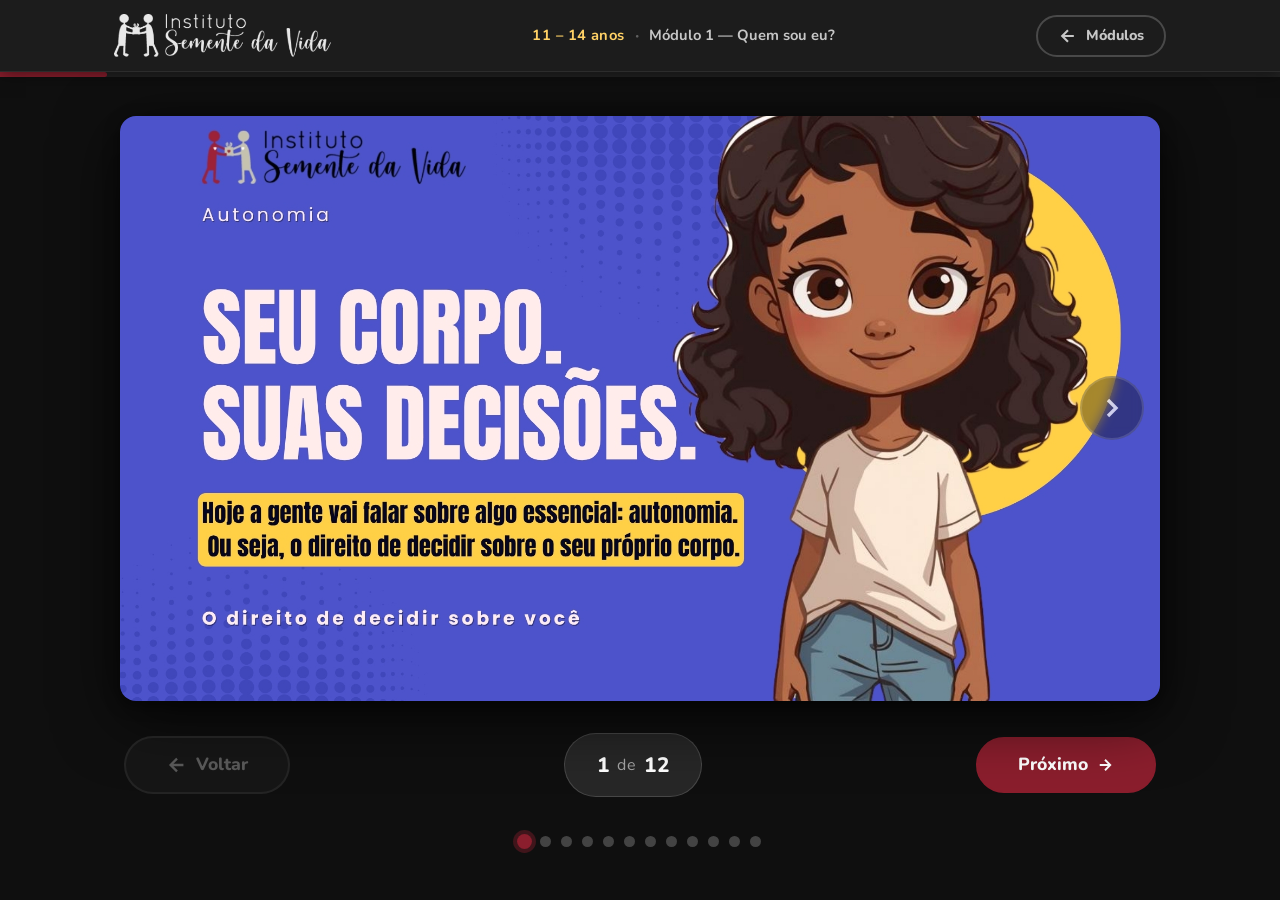
==== slides.html @ 804b2f59 "final: projeto finalizado" ====
<!DOCTYPE html>
<html lang="pt-BR">
<head>
  <meta charset="UTF-8" />
  <meta name="viewport" content="width=device-width, initial-scale=1.0" />
  <title>Slides — Semente da Vida</title>
  <link rel="stylesheet" href="css/style.css" />
  <link rel="stylesheet" href="css/slides.css" />
  <link rel="preconnect" href="https://fonts.googleapis.com" />
  <link href="https://fonts.googleapis.com/css2?family=Nunito:wght@400;600;700;800;900&display=swap" rel="stylesheet" />
</head>
<body class="page-slides">

  <!-- ===== HEADER ===== -->
  <header class="header header--slides" id="slidesHeader">
    <div class="container header__inner">

      <!-- Logo / voltar aos módulos -->
      <a href="#" class="header__logo-link" id="btnVoltar" title="Voltar aos módulos">
        <img src="image/logo.png" alt="Instituto Semente da Vida" class="header__logo" />
      </a>

      <!-- Info do módulo atual -->
      <div class="slides-header-info">
        <span class="slides-header-faixa" id="headerFaixa">—</span>
        <span class="slides-header-sep">·</span>
        <span class="slides-header-modulo" id="headerModulo">—</span>
      </div>

      <!-- Botão voltar visível no header -->
      <a href="#" class="btn btn--ghost slides-back-btn" id="btnVoltarTop">
        <svg width="20" height="20" viewBox="0 0 24 24" fill="none" stroke="currentColor" stroke-width="2.5">
          <path d="M19 12H5M12 19l-7-7 7-7"/>
        </svg>
        Módulos
      </a>

    </div>
  </header>

  <!-- ===== BARRA DE PROGRESSO ===== -->
  <div class="slides-progress-wrap" role="progressbar" aria-label="Progresso dos slides">
    <div class="slides-progress-bar" id="progressBar"></div>
  </div>

  <!-- ===== ÁREA PRINCIPAL ===== -->
  <main class="slides-main" id="slidesMain">

    <!-- Estado: carregando -->
    <div class="slides-loading" id="slidesLoading" aria-live="polite">
      <div class="slides-loading__spinner"></div>
      <p>Carregando slides…</p>
    </div>

    <!-- Estado: erro / sem slides -->
    <div class="slides-empty" id="slidesEmpty" hidden>
      <div class="slides-empty__icon">📂</div>
      <h2 class="slides-empty__title">Nenhum slide encontrado</h2>
      <p class="slides-empty__desc">
        Adicione imagens JPG na pasta do módulo:<br />
        <code id="slidesEmptyPath"></code>
      </p>
      <a href="#" class="btn btn--primary" id="slidesEmptyBack">← Voltar aos módulos</a>
    </div>

    <!-- Visualizador de slides -->
    <div class="slides-viewer" id="slidesViewer" hidden>

      <!-- Imagem do slide atual -->
      <div class="slide-image-wrap" id="slideImageWrap">
        <img
          src=""
          alt="Slide"
          class="slide-image"
          id="slideImage"
          draggable="false"
        />

        <!-- Setas laterais (desktop) -->
        <button class="slide-arrow slide-arrow--prev" id="arrowPrev" aria-label="Slide anterior">
          <svg width="32" height="32" viewBox="0 0 24 24" fill="none" stroke="currentColor" stroke-width="2.5">
            <path d="M15 18l-6-6 6-6"/>
          </svg>
        </button>
        <button class="slide-arrow slide-arrow--next" id="arrowNext" aria-label="Próximo slide">
          <svg width="32" height="32" viewBox="0 0 24 24" fill="none" stroke="currentColor" stroke-width="2.5">
            <path d="M9 18l6-6-6-6"/>
          </svg>
        </button>
      </div>

      <!-- Controles inferiores -->
      <div class="slides-controls">

        <button class="btn btn--secondary" id="btnPrev" disabled>
          <svg width="22" height="22" viewBox="0 0 24 24" fill="none" stroke="currentColor" stroke-width="2.5">
            <path d="M19 12H5M12 19l-7-7 7-7"/>
          </svg>
          Voltar
        </button>

        <div class="slides-counter" id="slidesCounter" aria-live="polite">
          <span id="slideAtual">1</span>
          <span class="slides-counter__sep">de</span>
          <span id="slideTotal">1</span>
        </div>

        <button class="btn btn--primary" id="btnNext">
          Próximo
          <svg width="22" height="22" viewBox="0 0 24 24" fill="none" stroke="currentColor" stroke-width="2.5">
            <path d="M5 12h14M12 5l7 7-7 7"/>
          </svg>
        </button>

      </div>

      <!-- Miniaturas (dots) -->
      <div class="slides-dots" id="slidesDots" aria-label="Navegação por slides"></div>

    </div>

  </main>

  <!-- ===== MODAL DE CONCLUSÃO ===== -->
  <div class="modal-overlay" id="modalConclusao" hidden role="dialog" aria-modal="true" aria-labelledby="modalTitle">
    <div class="modal">
      <div class="modal__icon">🎉</div>
      <h2 class="modal__title" id="modalTitle">Módulo concluído!</h2>
      <p class="modal__text" id="modalText">Você visualizou todos os slides deste módulo.</p>
      <div class="modal__actions">
        <a href="#" class="btn btn--primary" id="modalProximo">
          Próximo módulo
          <svg width="16" height="16" viewBox="0 0 24 24" fill="none" stroke="currentColor" stroke-width="2.5">
            <path d="M5 12h14M12 5l7 7-7 7"/>
          </svg>
        </a>
        <a href="#" class="btn btn--ghost" id="modalVoltar">Ver todos os módulos</a>
      </div>
    </div>
  </div>

  <script src="js/slides.js"></script>
</body>
</html>
---- css/style.css ----
﻿/* ============================================================
   SEMENTE DA VIDA — Estilos Globais (style.css)
   Home · Módulos · Header · Footer · Modal · Responsivo
   ============================================================ */

/* ── 1. Variáveis & Reset ──────────────────────────────────── */
:root {
  --wine:        #8B1E2D;
  --wine-dark:   #6a1522;
  --wine-light:  #b02438;
  --white:       #fff;
  --cream:       #fdf6f0;
  --gray-700:    #444;
  --gray-500:    #888;
  --gray-200:    #e8e8e8;
  --gray-100:    #f5f5f5;
  --green:       #2e7d32;
  --green-light: #e8f5e9;
  --yellow:      #ffd166;

  --radius:      16px;
  --shadow:      0 2px 16px rgba(0,0,0,.08);
  --shadow-md:   0 8px 32px rgba(0,0,0,.14);
  --transition:  all .22s ease;
}

*, *::before, *::after { box-sizing: border-box; margin: 0; padding: 0; }

html { scroll-behavior: smooth; }

body {
  font-family: 'Nunito', sans-serif;
  font-size: 17px;
  line-height: 1.65;
  color: var(--gray-700);
  background: var(--white);
  -webkit-font-smoothing: antialiased;
}

img { max-width: 100%; display: block; }
a   { text-decoration: none; color: inherit; }
ul  { list-style: none; }

/* ── 2. Container ─────────────────────────────────────────── */
.container {
  max-width: 1100px;
  margin: 0 auto;
  padding: 0 24px;
}

/* ── 3. Botões ────────────────────────────────────────────── */
.btn {
  display: inline-flex;
  align-items: center;
  justify-content: center;
  gap: 8px;
  padding: 16px 40px;
  font-family: 'Nunito', sans-serif;
  font-size: 1.1rem;
  font-weight: 800;
  border-radius: 50px;
  border: 2px solid transparent;
  cursor: pointer;
  transition: var(--transition);
  white-space: nowrap;
  min-height: 56px;
  line-height: 1;
}

/* Primary */
.btn--primary,
.btn-primary {
  background: var(--wine);
  color: var(--white);
  border-color: var(--wine-dark);
}
.btn--primary:hover,
.btn-primary:hover {
  background: var(--wine-dark);
  border-color: var(--wine-dark);
  transform: translateY(-2px);
  box-shadow: 0 6px 20px rgba(139,30,45,.35);
}

/* Secondary */
.btn--secondary {
  background: var(--white);
  color: var(--wine);
  border-color: var(--wine);
}
.btn--secondary:hover {
  background: var(--cream);
  transform: translateY(-2px);
  box-shadow: 0 6px 20px rgba(139,30,45,.15);
}

/* Ghost */
.btn--ghost {
  background: transparent;
  color: var(--gray-700);
  border-color: var(--gray-200);
}
.btn--ghost:hover {
  background: var(--gray-100);
  border-color: var(--gray-500);
}

/* Outline-white (para fundos escuros) */
.btn--outline-white {
  background: transparent;
  color: var(--white);
  border-color: rgba(255,255,255,.6);
}
.btn--outline-white:hover {
  background: rgba(255,255,255,.1);
  border-color: var(--white);
}

/* Tamanhos */
.btn--lg,
.btn-lg {
  padding: 18px 48px;
  font-size: 1.2rem;
  min-height: 62px;
}
.btn--sm {
  padding: 10px 22px;
  font-size: .95rem;
  min-height: 44px;
}

/* ── 4. Header ────────────────────────────────────────────── */
.header {
  position: sticky;
  top: 0;
  z-index: 100;
  background: var(--white);
  box-shadow: var(--shadow);
  height: 80px;
  display: flex;
  align-items: center;
}

.header--scrolled {
  box-shadow: 0 4px 24px rgba(0,0,0,.12);
}

.header__inner {
  display: flex;
  align-items: center;
  justify-content: space-between;
  gap: 24px;
  width: 100%;
  height: 100%;
}

.header__logo-link {
  display: flex;
  align-items: center;
  flex-shrink: 0;
}
.header__logo {
  height: 52px;
  width: auto;
  object-fit: contain;
}

.header__nav {
  display: flex;
  align-items: center;
  gap: 8px;
}

.nav-link {
  font-size: 1rem;
  font-weight: 700;
  color: var(--gray-700);
  padding: 8px 16px;
  border-radius: 50px;
  transition: var(--transition);
}
.nav-link:hover {
  color: var(--wine);
  background: var(--cream);
}

/* Hamburger (mobile) */
.hamburger {
  display: none;
  flex-direction: column;
  justify-content: center;
  gap: 5px;
  background: none;
  border: none;
  cursor: pointer;
  padding: 8px;
  border-radius: 8px;
}
.hamburger span {
  display: block;
  width: 26px;
  height: 2.5px;
  background: var(--gray-700);
  border-radius: 2px;
  transition: var(--transition);
}

/* ── 5. Hero ──────────────────────────────────────────────── */
.hero {
  position: relative;
  overflow: hidden;
  background: var(--wine);
  min-height: 88vh;
  display: flex;
  align-items: center;
}

.hero__bg {
  position: absolute;
  inset: 0;
  background:
    radial-gradient(ellipse 70% 80% at 80% 50%, rgba(176,36,56,.55) 0%, transparent 65%),
    radial-gradient(ellipse 50% 60% at 10% 90%, rgba(106,21,34,.7) 0%, transparent 60%);
  pointer-events: none;
}

.hero__inner {
  display: grid;
  grid-template-columns: 1fr 1fr;
  gap: 64px;
  align-items: center;
  padding-top: 64px;
  padding-bottom: 80px;
  position: relative;
  z-index: 1;
}

.hero__content {
  display: flex;
  flex-direction: column;
  gap: 28px;
}

.hero__tag {
  display: inline-flex;
  align-items: center;
  gap: 8px;
  background: rgba(255,255,255,.18);
  color: var(--white);
  font-size: 1rem;
  font-weight: 700;
  padding: 10px 22px;
  border-radius: 50px;
  backdrop-filter: blur(8px);
  width: fit-content;
}

.hero__title {
  font-size: clamp(2.8rem, 5vw, 4rem);
  font-weight: 900;
  color: var(--white);
  line-height: 1.1;
  letter-spacing: -.02em;
}
.hero__title--highlight {
  color: var(--yellow);
  display: inline-block;
}

.hero__desc {
  font-size: 1.15rem;
  color: rgba(255,255,255,.85);
  line-height: 1.75;
  max-width: 480px;
}

/* Decoração visual (orbs + floating cards) */
.hero__visual {
  position: relative;
  height: 440px;
  display: flex;
  align-items: center;
  justify-content: center;
}

.hero__orb {
  position: absolute;
  border-radius: 50%;
  filter: blur(60px);
  pointer-events: none;
}
.hero__orb--1 {
  width: 320px; height: 320px;
  background: rgba(255,255,255,.08);
  top: 20px; left: 20px;
}
.hero__orb--2 {
  width: 200px; height: 200px;
  background: rgba(255,209,102,.15);
  bottom: 40px; right: 10px;
}
.hero__orb--3 {
  width: 160px; height: 160px;
  background: rgba(255,255,255,.06);
  top: 50px; right: 60px;
}

.hero__card {
  position: absolute;
  background: rgba(255,255,255,.12);
  border: 1px solid rgba(255,255,255,.2);
  backdrop-filter: blur(12px);
  border-radius: var(--radius);
  padding: 14px 20px;
  color: var(--white);
  font-size: .95rem;
  font-weight: 700;
  display: flex;
  align-items: center;
  gap: 10px;
  white-space: nowrap;
  box-shadow: 0 4px 24px rgba(0,0,0,.18);
}
.hero__card-icon { font-size: 2.4rem; }
.hero__card--1 { top: 40px;  left: 30px;  animation: heroFloat 3.8s ease-in-out infinite; }
.hero__card--2 { top: 180px; right: 10px; animation: heroFloat 4.3s ease-in-out .5s infinite; }
.hero__card--3 { bottom: 60px; left: 60px; animation: heroFloat 3.6s ease-in-out 1s infinite; }

@keyframes heroFloat {
  0%, 100% { transform: translateY(0); }
  50%       { transform: translateY(-12px); }
}

/* ── 6. Títulos de Seção ──────────────────────────────────── */
.section-badge {
  display: inline-block;
  background: var(--green-light);
  color: var(--green);
  font-size: .9rem;
  font-weight: 800;
  padding: 7px 20px;
  border-radius: 50px;
  letter-spacing: .04em;
  text-transform: uppercase;
  margin-bottom: 16px;
}
.section-badge--wine {
  background: rgba(139,30,45,.1);
  color: var(--wine);
}

.section-title {
  font-size: clamp(2rem, 4vw, 2.6rem);
  font-weight: 900;
  color: var(--gray-700);
  line-height: 1.2;
  letter-spacing: -.02em;
  margin-bottom: 20px;
}

.section-desc {
  font-size: 1.1rem;
  color: var(--gray-500);
  line-height: 1.75;
  max-width: 600px;
}

/* ── 7. Sobre / Pilares ───────────────────────────────────── */
.about {
  padding: 100px 0;
  background: var(--white);
}

.about__inner {
  display: flex;
  flex-direction: column;
  align-items: center;
  text-align: center;
  gap: 0;
}

.pillars {
  display: grid;
  grid-template-columns: repeat(4, 1fr);
  gap: 32px;
  margin-top: 64px;
  width: 100%;
}

.pillar {
  background: var(--cream);
  border-radius: var(--radius);
  padding: 40px 28px;
  text-align: center;
  transition: var(--transition);
  border: 1px solid transparent;
}
.pillar:hover {
  transform: translateY(-6px);
  border-color: var(--gray-200);
  box-shadow: var(--shadow-md);
}

.pillar__icon-wrap {
  font-size: 2.6rem;
  margin-bottom: 20px;
  line-height: 1;
}
.pillar__title {
  font-size: 1.2rem;
  font-weight: 800;
  color: var(--gray-700);
  margin-bottom: 12px;
}
.pillar__text {
  font-size: 1rem;
  color: var(--gray-500);
  line-height: 1.65;
}

/* ── 8. Faixas Etárias ───────────────────────────────────── */
.age-section {
  padding: 100px 0;
  background: var(--cream);
}

.age-section > .container {
  display: flex;
  flex-direction: column;
  align-items: center;
  text-align: center;
}

.age-grid {
  display: grid;
  grid-template-columns: repeat(2, 1fr);
  gap: 40px;
  margin-top: 56px;
  width: 100%;
  max-width: 860px;
}

/* Card de faixa etária */
.age-card {
  background: var(--white);
  border-radius: 24px;
  padding: 48px 40px;
  text-align: left;
  text-decoration: none;
  display: flex;
  flex-direction: column;
  gap: 16px;
  border-top: 6px solid var(--wine);
  box-shadow: var(--shadow);
  transition: var(--transition);
  color: inherit;
}
.age-card:hover {
  transform: translateY(-8px);
  box-shadow: var(--shadow-md);
}
.age-card--alt {
  border-top-color: var(--green);
}
.age-card--alt .age-card__cta { color: var(--green); }
.age-card--alt .age-card__modules-badge { background: var(--green-light); color: var(--green); }

.age-card__top {
  display: flex;
  align-items: flex-start;
  justify-content: space-between;
  gap: 12px;
}
.age-card__emoji {
  font-size: 4rem;
  line-height: 1;
}
.age-card__modules-badge {
  font-size: .85rem;
  font-weight: 800;
  background: rgba(139,30,45,.1);
  color: var(--wine);
  padding: 7px 16px;
  border-radius: 50px;
  white-space: nowrap;
  align-self: flex-start;
  letter-spacing: .02em;
}

.age-card__range {
  font-size: 2rem;
  font-weight: 900;
  color: var(--gray-700);
  letter-spacing: -.02em;
  line-height: 1.15;
}
.age-card__label {
  font-size: 1rem;
  font-weight: 700;
  color: var(--gray-500);
  text-transform: uppercase;
  letter-spacing: .06em;
  margin-top: -8px;
}
.age-card__desc {
  font-size: 1.05rem;
  color: var(--gray-500);
  line-height: 1.7;
}
.age-card__cta {
  display: flex;
  align-items: center;
  gap: 8px;
  font-size: 1rem;
  font-weight: 800;
  color: var(--wine);
  margin-top: 8px;
  transition: var(--transition);
}
.age-card:hover .age-card__cta {
  gap: 12px;
}

/* ── 9. Footer ────────────────────────────────────────────── */
.footer {
  background: var(--wine-dark);
  color: rgba(255,255,255,.8);
  padding: 64px 0;
}

.footer__inner {
  display: flex;
  flex-direction: column;
  align-items: center;
  text-align: center;
  gap: 20px;
}

.footer__logo {
  height: 56px;
  width: auto;
  object-fit: contain;
  filter: brightness(0) invert(1);
  opacity: .9;
}

.footer__copy {
  font-size: 1rem;
  color: rgba(255,255,255,.75);
  max-width: 600px;
  line-height: 1.7;
}

.footer__tagline {
  font-size: .9rem;
  color: rgba(255,255,255,.5);
  max-width: 560px;
  line-height: 1.6;
}

/* Footer simplificado (modulos.html) */
.footer--simple {
  padding: 32px 0;
}
.footer--simple .footer__inner {
  flex-direction: row;
  justify-content: space-between;
}
.footer--simple .footer__copy {
  font-size: .95rem;
}

/* ── 10. Hero da página de Módulos ────────────────────────── */
.modules-hero {
  padding: 80px 0 72px;
  background: var(--wine);
  text-align: center;
  position: relative;
  overflow: hidden;
}
.modules-hero::before {
  content: '';
  position: absolute;
  inset: 0;
  background: radial-gradient(ellipse 80% 80% at 50% 0%, rgba(176,36,56,.5), transparent 70%);
  pointer-events: none;
}

.modules-hero__inner {
  display: flex;
  flex-direction: column;
  align-items: center;
  gap: 16px;
  position: relative;
  z-index: 1;
}

.modules-back-link {
  display: inline-flex;
  align-items: center;
  gap: 8px;
  color: rgba(255,255,255,.75);
  font-size: .95rem;
  font-weight: 700;
  padding: 8px 18px;
  border-radius: 50px;
  border: 1px solid rgba(255,255,255,.2);
  transition: var(--transition);
  margin-bottom: 8px;
  width: fit-content;
}
.modules-back-link:hover {
  color: var(--white);
  border-color: rgba(255,255,255,.5);
  background: rgba(255,255,255,.08);
}

.modules-hero__emoji {
  font-size: 4rem;
  line-height: 1;
  margin-bottom: 4px;
}
.modules-hero__title {
  font-size: clamp(2rem, 4vw, 2.8rem);
  font-weight: 900;
  color: var(--white);
  letter-spacing: -.02em;
  line-height: 1.15;
}
.modules-hero__sub {
  font-size: 1.1rem;
  color: rgba(255,255,255,.8);
  max-width: 480px;
  line-height: 1.7;
}
.modules-hero__badge {
  display: inline-block;
  background: rgba(255,255,255,.15);
  color: rgba(255,255,255,.9);
  font-size: .9rem;
  font-weight: 800;
  padding: 8px 22px;
  border-radius: 50px;
  letter-spacing: .04em;
  margin-top: 8px;
}

/* ── 11. Grade de Módulos ─────────────────────────────────── */
.modules-grid-section {
  padding: 80px 0 100px;
  background: var(--gray-100);
}

.modules-grid-hint {
  text-align: center;
  font-size: 1.05rem;
  color: var(--gray-500);
  margin-bottom: 48px;
  font-weight: 600;
}

.modules-grid {
  display: grid;
  grid-template-columns: repeat(auto-fill, minmax(320px, 1fr));
  gap: 32px;
}

/* ── 12. Card de Módulo ───────────────────────────────────── */
.module-card {
  background: var(--white);
  border-radius: var(--radius);
  overflow: hidden;
  box-shadow: var(--shadow);
  display: flex;
  flex-direction: column;
  transition: var(--transition);
  cursor: pointer;
  border: 2px solid transparent;
}
.module-card:hover {
  transform: translateY(-6px);
  box-shadow: var(--shadow-md);
  border-color: var(--wine-light);
}

.module-card__header {
  padding: 36px 30px 24px;
  display: flex;
  align-items: flex-start;
  gap: 18px;
}

.module-card__icone {
  font-size: 2.4rem;
  line-height: 1;
  flex-shrink: 0;
}

.module-card__num {
  font-size: .8rem;
  font-weight: 800;
  color: var(--gray-500);
  letter-spacing: .08em;
  text-transform: uppercase;
  margin-bottom: 4px;
}

.module-card__status-icon {
  font-size: 1.1rem;
  margin-left: auto;
  flex-shrink: 0;
}

.module-card__title {
  font-size: 1.2rem;
  font-weight: 800;
  color: var(--gray-700);
  line-height: 1.3;
  margin-top: 4px;
  text-align: center;
}

.module-card__desc {
  font-size: 1rem;
  color: var(--gray-500);
  line-height: 1.65;
  padding: 0 30px 24px;
  flex: 1;
}

/* Barra de progresso do card */
.module-card__progress {
  height: 6px;
  background: var(--gray-200);
  margin: 0 30px 24px;
  border-radius: 3px;
  overflow: hidden;
}
.module-card__progress-fill {
  height: 100%;
  background: var(--wine);
  border-radius: 3px;
  transition: width .6s ease;
}

.module-card__footer {
  padding: 20px 30px 28px;
  display: flex;
  align-items: center;
  justify-content: space-between;
  border-top: 1px solid var(--gray-200);
}

.module-card__cta {
  font-size: 1rem;
  font-weight: 800;
  color: var(--wine);
  display: flex;
  align-items: center;
  gap: 6px;
  transition: var(--transition);
}
.module-card:hover .module-card__cta { gap: 10px; }

.module-card__status {
  font-size: .85rem;
  font-weight: 700;
  color: var(--gray-500);
}
.module-card__status--done {
  color: var(--green);
}

/* ── 13. Modal ────────────────────────────────────────────── */
.modal-overlay {
  position: fixed;
  inset: 0;
  background: rgba(0,0,0,.55);
  backdrop-filter: blur(4px);
  display: flex;
  align-items: center;
  justify-content: center;
  z-index: 1000;
  padding: 24px;
}
.modal-overlay[hidden] { display: none; }

.modal {
  background: var(--white);
  border-radius: 24px;
  padding: 64px 56px;
  max-width: 500px;
  width: 100%;
  text-align: center;
  box-shadow: 0 24px 80px rgba(0,0,0,.25);
  animation: modalIn .3s ease;
}
@keyframes modalIn {
  from { opacity: 0; transform: scale(.92) translateY(16px); }
  to   { opacity: 1; transform: scale(1) translateY(0); }
}

.modal__icon {
  font-size: 5rem;
  line-height: 1;
  margin-bottom: 24px;
}
.modal__title {
  font-size: 2.4rem;
  font-weight: 900;
  color: var(--gray-700);
  letter-spacing: -.02em;
  margin-bottom: 16px;
  line-height: 1.2;
}
.modal__text {
  font-size: 1.1rem;
  color: var(--gray-500);
  line-height: 1.7;
  margin-bottom: 40px;
}
.modal__actions {
  display: flex;
  flex-direction: column;
  gap: 14px;
}
.modal__actions .btn { width: 100%; justify-content: center; }

/* ── 14. Responsivo 768px ─────────────────────────────────── */
@media (max-width: 768px) {

  /* Header */
  .header__nav { display: none; }
  .header__nav.is-open {
    display: flex;
    flex-direction: column;
    position: absolute;
    top: 80px;
    left: 0;
    right: 0;
    background: var(--white);
    padding: 16px 24px 24px;
    box-shadow: 0 8px 24px rgba(0,0,0,.12);
    gap: 4px;
  }
  .hamburger { display: flex; }

  /* Hero */
  .hero__inner {
    grid-template-columns: 1fr;
    gap: 48px;
    padding-top: 48px;
    padding-bottom: 60px;
  }
  .hero__visual { display: none; }
  .hero__title  { font-size: clamp(2.2rem, 8vw, 3rem); }
  .hero__desc   { font-size: 1.05rem; }

  /* About */
  .pillars { grid-template-columns: repeat(2, 1fr); gap: 20px; }
  .about   { padding: 72px 0; }

  /* Age section */
  .age-section { padding: 72px 0; }
  .age-grid    { grid-template-columns: 1fr; max-width: 480px; gap: 28px; }
  .age-card    { padding: 36px 28px; }
  .age-card__emoji { font-size: 3rem; }
  .age-card__range { font-size: 1.6rem; }

  /* Modules */
  .modules-hero    { padding: 60px 0 56px; }
  .modules-grid-section { padding: 60px 0 72px; }
  .modules-grid    { grid-template-columns: 1fr; gap: 20px; }

  /* Footer */
  .footer { padding: 48px 0; }
  .footer--simple .footer__inner { flex-direction: column; gap: 16px; }

  /* Modal */
  .modal { padding: 48px 32px; }
  .modal__icon  { font-size: 4rem; }
  .modal__title { font-size: 1.9rem; }
}

/* ── 15. Responsivo 480px ─────────────────────────────────── */
@media (max-width: 480px) {

  body { font-size: 16px; }
  .container { padding: 0 16px; }

  .btn     { padding: 14px 28px; font-size: 1rem; }
  .btn--lg,
  .btn-lg  { padding: 15px 32px; font-size: 1.05rem; }

  .hero__title  { font-size: clamp(1.9rem, 8vw, 2.6rem); }
  .hero__content { gap: 20px; }

  .pillars { grid-template-columns: 1fr; }
  .pillar  { padding: 28px 22px; }

  .age-card { padding: 28px 22px; }

  .modules-hero__emoji  { font-size: 3rem; }
  .modules-hero__title  { font-size: 1.8rem; }

  .module-card__header { padding: 28px 22px 18px; }
  .module-card__desc   { padding: 0 22px 18px; }
  .module-card__footer { padding: 16px 22px 22px; }
  .module-card__progress { margin: 0 22px 18px; }

  .modal { padding: 36px 22px; }
  .modal__title { font-size: 1.6rem; }
}
---- css/slides.css ----
/* ============================================================
   SEMENTE DA VIDA — Tela de Slides (slides.css)
   Visualizador · Header escuro · Progresso · Controles
   ============================================================ */

/* ── 1. Layout geral da página ────────────────────────────── */
.page-slides {
  background: #0f0f0f;
  min-height: 100vh;
  display: flex;
  flex-direction: column;
  color: #fff;
}

/* ── 2. Header (modo slides – fundo escuro) ───────────────── */

/* Override do header base para o tema escuro */
.header--slides {
  background: #1c1c1c !important;
  box-shadow: 0 2px 16px rgba(0,0,0,.5) !important;
  border-bottom: 1px solid rgba(255,255,255,.07);
  height: 72px;
}

.header--slides .header__logo {
  height: 44px;
  opacity: .9;
  filter: brightness(0) invert(1);
}

/* Info central: faixa · módulo */
.slides-header-info {
  display: flex;
  align-items: center;
  gap: 10px;
  font-size: .92rem;
  font-weight: 700;
}
.slides-header-faixa {
  color: var(--yellow, #ffd166);
  letter-spacing: .03em;
}
.slides-header-sep {
  color: rgba(255,255,255,.3);
  font-size: 1.1rem;
}
.slides-header-modulo {
  color: rgba(255,255,255,.75);
}

/* Botão de voltar no header */
.slides-back-btn {
  color: rgba(255,255,255,.75) !important;
  border-color: rgba(255,255,255,.2) !important;
  background: transparent !important;
  font-size: .9rem !important;
  padding: 9px 20px !important;
  min-height: 40px !important;
}
.slides-back-btn:hover {
  color: #fff !important;
  border-color: rgba(255,255,255,.5) !important;
  background: rgba(255,255,255,.08) !important;
  transform: none !important;
  box-shadow: none !important;
}

/* ── 3. Barra de progresso ────────────────────────────────── */
.slides-progress-wrap {
  height: 5px;
  background: rgba(255,255,255,.08);
  flex-shrink: 0;
}
.slides-progress-bar {
  height: 100%;
  background: var(--wine, #8B1E2D);
  width: 0%;
  transition: width .4s ease;
  border-radius: 0 3px 3px 0;
}

/* ── 4. Área principal ────────────────────────────────────── */
.slides-main {
  flex: 1;
  display: flex;
  align-items: center;
  justify-content: center;
  padding: 32px 20px 40px;
}

/* ── 5. Estado: carregando ────────────────────────────────── */
/* [hidden] precisa sobrescrever o display:flex declarado abaixo */
[hidden] { display: none !important; }

.slides-loading {
  display: flex;
  flex-direction: column;
  align-items: center;
  gap: 24px;
  color: rgba(255,255,255,.55);
  font-size: 1.05rem;
  font-weight: 600;
}
.slides-loading__spinner {
  width: 52px;
  height: 52px;
  border: 4px solid rgba(255,255,255,.1);
  border-top-color: var(--wine, #8B1E2D);
  border-radius: 50%;
  animation: spin .75s linear infinite;
}
@keyframes spin {
  to { transform: rotate(360deg); }
}

/* ── 6. Estado: vazio / sem slides ───────────────────────── */
.slides-empty {
  text-align: center;
  color: rgba(255,255,255,.7);
  max-width: 460px;
  padding: 48px 28px;
}
.slides-empty__icon {
  font-size: 4rem;
  margin-bottom: 20px;
  line-height: 1;
}
.slides-empty__title {
  font-size: 1.6rem;
  font-weight: 900;
  color: #fff;
  margin-bottom: 12px;
  letter-spacing: -.01em;
}
.slides-empty__desc {
  font-size: 1rem;
  line-height: 1.75;
  margin-bottom: 32px;
  color: rgba(255,255,255,.6);
}
.slides-empty__desc code {
  display: inline-block;
  margin-top: 8px;
  background: rgba(255,255,255,.1);
  border-radius: 8px;
  padding: 5px 12px;
  font-family: monospace;
  font-size: .88rem;
  color: var(--yellow, #ffd166);
  word-break: break-all;
}

/* ── 7. Viewer (container do slide + controles) ──────────── */
.slides-viewer {
  display: flex;
  flex-direction: column;
  align-items: center;
  gap: 24px;
  width: 100%;
  max-width: 1040px;
}

/* ── 8. Imagem do slide ───────────────────────────────────── */
.slide-image-wrap {
  position: relative;
  width: 100%;
  aspect-ratio: 16 / 9;
  background: #000;
  border-radius: var(--radius, 16px);
  overflow: hidden;
  box-shadow: 0 16px 64px rgba(0,0,0,.7), 0 4px 16px rgba(0,0,0,.4);
  display: flex;
  align-items: center;
  justify-content: center;
}

.slide-image {
  width: 100%;
  height: 100%;
  object-fit: contain;
  display: block;
  user-select: none;
  -webkit-user-drag: none;
}

/* ── 9. Animações de transição de slide ──────────────────── */
.slide-exit-left {
  animation: exitLeft .22s ease forwards;
}
.slide-exit-right {
  animation: exitRight .22s ease forwards;
}
.slide-enter-left {
  animation: enterLeft .22s ease forwards;
}
.slide-enter-right {
  animation: enterRight .22s ease forwards;
}

@keyframes exitLeft  { to   { opacity: 0; transform: translateX(-36px); } }
@keyframes exitRight { to   { opacity: 0; transform: translateX( 36px); } }
@keyframes enterLeft  { from { opacity: 0; transform: translateX(-36px); } to { opacity: 1; transform: translateX(0); } }
@keyframes enterRight { from { opacity: 0; transform: translateX( 36px); } to { opacity: 1; transform: translateX(0); } }

/* ── 10. Setas laterais ───────────────────────────────────── */
/* Visíveis permanentemente no desktop (opacity .7), lift no hover */
.slide-arrow {
  position: absolute;
  top: 50%;
  transform: translateY(-50%);
  width: 64px;
  height: 64px;
  border-radius: 50%;
  background: rgba(0,0,0,.5);
  border: 2px solid rgba(255,255,255,.18);
  color: #fff;
  cursor: pointer;
  display: flex;
  align-items: center;
  justify-content: center;
  opacity: .7;                        /* sempre visíveis */
  transition: opacity .2s ease, background .2s ease, transform .2s ease, border-color .2s ease;
  z-index: 10;
  backdrop-filter: blur(6px);
}
.slide-arrow:hover {
  opacity: 1;
  background: rgba(0,0,0,.78);
  border-color: rgba(255,255,255,.45);
  transform: translateY(-50%) scale(1.08);
}
.slide-arrow:disabled {
  opacity: 0 !important;
  pointer-events: none;
}

.slide-arrow--prev { left: 16px; }
.slide-arrow--next { right: 16px; }

/* ── 11. Controles inferiores ─────────────────────────────── */
.slides-controls {
  display: flex;
  align-items: center;
  justify-content: space-between;
  width: 100%;
  gap: 20px;
  padding: 8px 4px;
}

/* Contador "X de Y" */
.slides-counter {
  display: flex;
  align-items: center;
  gap: 8px;
  font-size: 1.3rem;
  font-weight: 800;
  color: #fff;
  background: rgba(255,255,255,.1);
  border: 1px solid rgba(255,255,255,.15);
  border-radius: 50px;
  padding: 14px 32px;
  min-width: 130px;
  justify-content: center;
  letter-spacing: .02em;
}
.slides-counter__sep {
  font-size: 1rem;
  font-weight: 400;
  opacity: .55;
}

/* ── 12. Dots de navegação ────────────────────────────────── */
.slides-dots {
  display: flex;
  align-items: center;
  justify-content: center;
  gap: 10px;
  flex-wrap: wrap;
  min-height: 24px;
}
.slides-dot {
  width: 11px;
  height: 11px;
  border-radius: 50%;
  background: rgba(255,255,255,.22);
  border: none;
  cursor: pointer;
  padding: 0;
  transition: background .2s ease, transform .2s ease;
  flex-shrink: 0;
}
.slides-dot:hover {
  background: rgba(255,255,255,.55);
  transform: scale(1.25);
}
.slides-dot--active {
  background: var(--wine, #8B1E2D) !important;
  transform: scale(1.35);
  box-shadow: 0 0 0 3px rgba(139,30,45,.4);
}

/* ── 13. Overrides de botões para fundo escuro ────────────── */
.page-slides .btn--secondary {
  background: rgba(255,255,255,.1);
  border-color: rgba(255,255,255,.22);
  color: #fff;
  min-height: 56px;
}
.page-slides .btn--secondary:hover {
  background: rgba(255,255,255,.2);
  border-color: rgba(255,255,255,.45);
  color: #fff;
  transform: translateY(-2px);
}
.page-slides .btn--secondary:disabled {
  opacity: .3;
  pointer-events: none;
  transform: none !important;
  box-shadow: none !important;
}

.page-slides .btn--primary {
  background: var(--wine, #8B1E2D);
  border-color: var(--wine, #8B1E2D);
  color: #fff;
  min-height: 56px;
}
.page-slides .btn--primary:hover {
  background: var(--wine-light, #b02438);
  border-color: var(--wine-light, #b02438);
  transform: translateY(-2px);
  box-shadow: 0 6px 20px rgba(139,30,45,.45);
}

.page-slides .btn--ghost {
  background: transparent;
  border-color: rgba(255,255,255,.22);
  color: rgba(255,255,255,.8);
}
.page-slides .btn--ghost:hover {
  background: rgba(255,255,255,.1);
  border-color: rgba(255,255,255,.4);
  color: #fff;
  transform: translateY(-2px);
}

/* ── 14. Modal de conclusão ───────────────────────────────── */
.page-slides .modal-overlay {
  background: rgba(0,0,0,.75);
  backdrop-filter: blur(8px);
}
.page-slides .modal__icon  { font-size: 5rem; }
.page-slides .modal__title { font-size: 2.4rem; }

/* ── 15. Responsivo 768px ─────────────────────────────────── */
@media (max-width: 768px) {

  /* Header: oculta info central no mobile */
  .slides-header-info { display: none; }

  .header--slides { height: 64px; }
  .header--slides .header__logo { height: 38px; }

  /* Área principal */
  .slides-main { padding: 14px 10px 28px; }

  /* Imagem */
  .slide-image-wrap { border-radius: 10px; }

  /* Controles */
  .slides-controls { gap: 12px; padding: 4px 0; }
  .slides-counter  { font-size: 1.05rem; padding: 11px 20px; min-width: 100px; }

  /* Setas: ocultas no mobile (usa swipe) */
  .slide-arrow { display: none; }

  /* Botões */
  .page-slides .btn--secondary,
  .page-slides .btn--primary {
    padding: 11px 18px !important;
    font-size: .95rem !important;
    min-height: 48px !important;
  }
}

/* ── 16. Responsivo 480px ─────────────────────────────────── */
@media (max-width: 480px) {

  .slides-main { padding: 10px 8px 20px; }

  .slides-viewer { gap: 16px; }

  .slide-image-wrap { border-radius: 8px; }

  .slides-counter {
    font-size: .95rem;
    padding: 10px 16px;
    min-width: 88px;
  }
  .slides-counter__sep { font-size: .85rem; }

  .slides-dots .slides-dot { width: 9px; height: 9px; }

  .page-slides .btn--secondary,
  .page-slides .btn--primary {
    padding: 10px 14px !important;
    font-size: .88rem !important;
  }
}

/* ── 17. Landscape mobile / tela muito curta ──────────────── */
@media (max-height: 500px) and (orientation: landscape) {
  .slides-main   { padding: 8px; }
  .slides-viewer { gap: 10px; }
  .slides-dots   { display: none; }
}

/* ── Transição de opacidade durante troca de slide ── */
/* Aplicado via JS: image.style.opacity = '0' / '1'   */
.slide-image {
  transition: opacity .18s ease;
}

/* Spinner sobreposto ao image-wrap durante carregamento de slide */
.slide-image-wrap.is-loading::after {
  content: '';
  position: absolute;
  inset: 0;
  display: flex;
  align-items: center;
  justify-content: center;
  background: rgba(0,0,0,.35);
  border-radius: inherit;
  /* Spinner centralizado via pseudo-elemento */
  background-image: none;
}
/* Spinner real usando um segundo pseudo-elemento não é possível,
   então usamos box-shadow no ::before para criar o anel giratório */
.slide-image-wrap.is-loading::before {
  content: '';
  position: absolute;
  top: 50%;
  left: 50%;
  width: 44px;
  height: 44px;
  margin: -22px 0 0 -22px;
  border: 4px solid rgba(255,255,255,.15);
  border-top-color: #fff;
  border-radius: 50%;
  animation: slideImgSpin .7s linear infinite;
  z-index: 5;
  pointer-events: none;
}
@keyframes slideImgSpin {
  to { transform: rotate(360deg); }
}
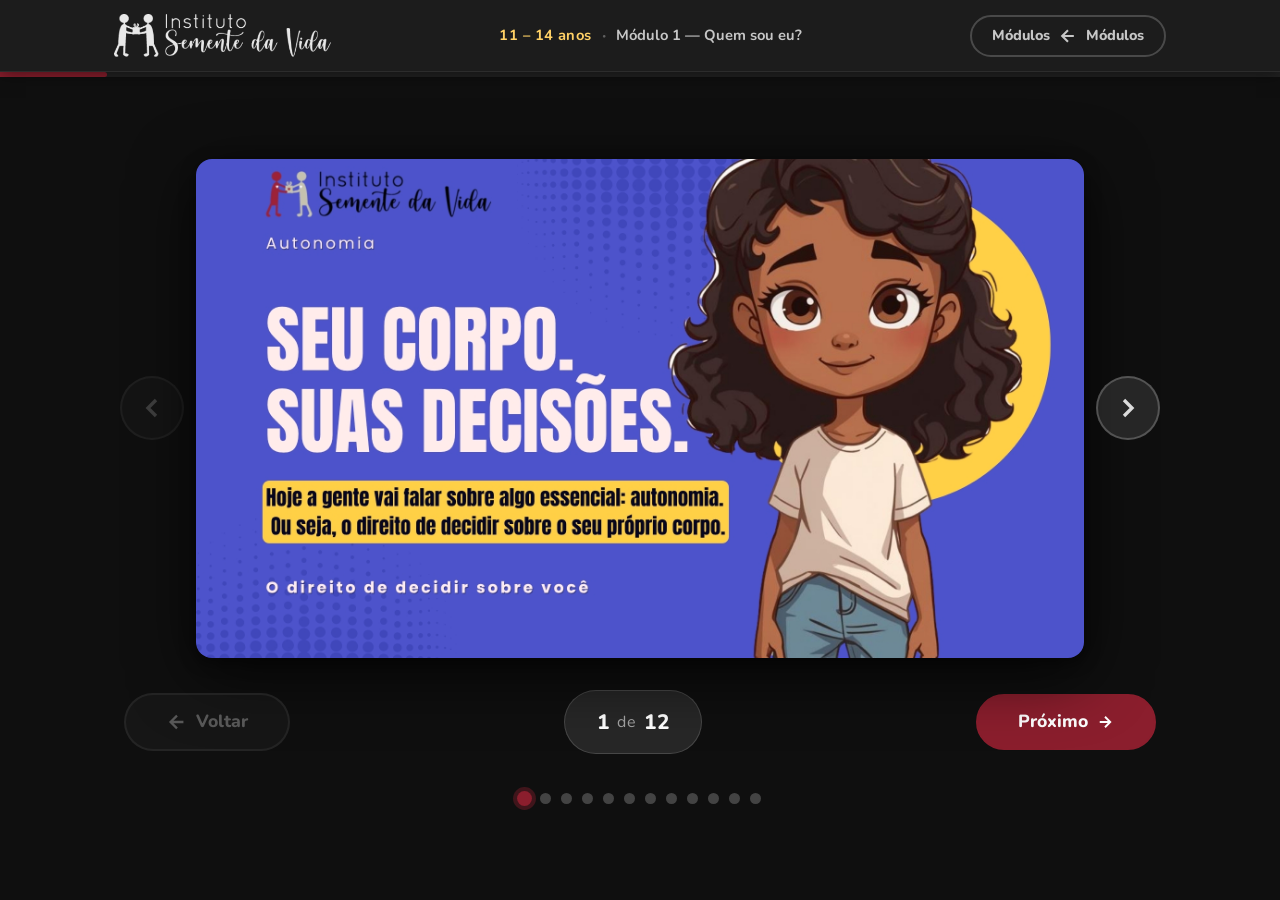
==== commit fcf93dba: "final: entrega de todos os modulos" ====
--- a/slides.html
+++ b/slides.html
@@ -66,27 +66,34 @@
     <!-- Visualizador de slides -->
     <div class="slides-viewer" id="slidesViewer" hidden>
 
-      <!-- Imagem do slide atual -->
-      <div class="slide-image-wrap" id="slideImageWrap">
-        <img
-          src=""
-          alt="Slide"
-          class="slide-image"
-          id="slideImage"
-          draggable="false"
-        />
+      <!-- Imagem + setas laterais -->
+      <div class="slide-image-outer">
 
-        <!-- Setas laterais (desktop) -->
+        <!-- Seta esquerda (fora da imagem) -->
         <button class="slide-arrow slide-arrow--prev" id="arrowPrev" aria-label="Slide anterior">
           <svg width="32" height="32" viewBox="0 0 24 24" fill="none" stroke="currentColor" stroke-width="2.5">
             <path d="M15 18l-6-6 6-6"/>
           </svg>
         </button>
+
+        <!-- Imagem do slide atual -->
+        <div class="slide-image-wrap" id="slideImageWrap">
+          <img
+            src=""
+            alt="Slide"
+            class="slide-image"
+            id="slideImage"
+            draggable="false"
+          />
+        </div>
+
+        <!-- Seta direita (fora da imagem) -->
         <button class="slide-arrow slide-arrow--next" id="arrowNext" aria-label="Próximo slide">
           <svg width="32" height="32" viewBox="0 0 24 24" fill="none" stroke="currentColor" stroke-width="2.5">
             <path d="M9 18l6-6-6-6"/>
           </svg>
         </button>
+
       </div>
 
       <!-- Controles inferiores -->
--- a/css/style.css
+++ b/css/style.css
@@ -72,7 +72,7 @@
 .btn-primary {
   background: var(--wine);
   color: var(--white);
-  border-color: var(--wine-dark);
+  border-color: var(--wine);
 }
 .btn--primary:hover,
 .btn-primary:hover {
@@ -324,7 +324,7 @@
 .hero__card-icon { font-size: 2.4rem; }
 .hero__card--1 { top: 40px;  left: 30px;  animation: heroFloat 3.8s ease-in-out infinite; }
 .hero__card--2 { top: 180px; right: 10px; animation: heroFloat 4.3s ease-in-out .5s infinite; }
-.hero__card--3 { bottom: 60px; left: 60px; animation: heroFloat 3.6s ease-in-out 1s infinite; }
+.hero__card--3 { bottom: 35px; left: 40px; animation: heroFloat 3.6s ease-in-out 1s infinite; }
 
 @keyframes heroFloat {
   0%, 100% { transform: translateY(0); }
@@ -433,11 +433,11 @@
 
 .age-grid {
   display: grid;
-  grid-template-columns: repeat(2, 1fr);
-  gap: 40px;
+  grid-template-columns: repeat(4, 1fr);
+  gap: 24px;
   margin-top: 56px;
   width: 100%;
-  max-width: 860px;
+  max-width: 1100px;
 }
 
 /* Card de faixa etária */
@@ -464,6 +464,16 @@
 }
 .age-card--alt .age-card__cta { color: var(--green); }
 .age-card--alt .age-card__modules-badge { background: var(--green-light); color: var(--green); }
+
+/* 3-6 anos — laranja caloroso */
+.age-card--3-6 { border-top-color: #E07B39; }
+.age-card--3-6 .age-card__cta { color: #E07B39; }
+.age-card--3-6 .age-card__modules-badge { background: #FEF0E7; color: #E07B39; }
+
+/* 7-10 anos — verde-teal */
+.age-card--7-10 { border-top-color: #2A9D8F; }
+.age-card--7-10 .age-card__cta { color: #2A9D8F; }
+.age-card--7-10 .age-card__modules-badge { background: #E6F5F4; color: #2A9D8F; }
 
 .age-card__top {
   display: flex;
@@ -514,7 +524,8 @@
   font-size: 1rem;
   font-weight: 800;
   color: var(--wine);
-  margin-top: 8px;
+  flex-grow: 1;
+  margin-top: auto;
   transition: var(--transition);
 }
 .age-card:hover .age-card__cta {
@@ -862,7 +873,7 @@
 
   /* Age section */
   .age-section { padding: 72px 0; }
-  .age-grid    { grid-template-columns: 1fr; max-width: 480px; gap: 28px; }
+  .age-grid    { grid-template-columns: repeat(2, 1fr); max-width: 100%; gap: 20px; }
   .age-card    { padding: 36px 28px; }
   .age-card__emoji { font-size: 3rem; }
   .age-card__range { font-size: 1.6rem; }
--- a/css/slides.css
+++ b/css/slides.css
@@ -203,39 +203,50 @@
 @keyframes enterRight { from { opacity: 0; transform: translateX( 36px); } to { opacity: 1; transform: translateX(0); } }
 
 /* ── 10. Setas laterais ───────────────────────────────────── */
-/* Visíveis permanentemente no desktop (opacity .7), lift no hover */
+/* ── 10. Setas laterais ───────────────────────────────────── */
+/* Container externo: flex row com setas nos lados e imagem no centro */
+.slide-image-outer {
+  display: flex;
+  align-items: center;
+  gap: 12px;
+  width: 100%;
+}
+
+/* A imagem expande para preencher o espaço entre as setas */
+.slide-image-outer .slide-image-wrap {
+  flex: 1;
+  min-width: 0; /* impede overflow em flex */
+}
+
+/* Setas: agora fora da imagem, sem position absolute */
 .slide-arrow {
-  position: absolute;
-  top: 50%;
-  transform: translateY(-50%);
+  flex-shrink: 0;
   width: 64px;
   height: 64px;
   border-radius: 50%;
-  background: rgba(0,0,0,.5);
-  border: 2px solid rgba(255,255,255,.18);
+  background: rgba(255,255,255,.12);
+  border: 2px solid rgba(255,255,255,.25);
   color: #fff;
   cursor: pointer;
   display: flex;
   align-items: center;
   justify-content: center;
-  opacity: .7;                        /* sempre visíveis */
+  opacity: .85;
   transition: opacity .2s ease, background .2s ease, transform .2s ease, border-color .2s ease;
-  z-index: 10;
-  backdrop-filter: blur(6px);
 }
 .slide-arrow:hover {
   opacity: 1;
-  background: rgba(0,0,0,.78);
-  border-color: rgba(255,255,255,.45);
-  transform: translateY(-50%) scale(1.08);
+  background: rgba(255,255,255,.22);
+  border-color: rgba(255,255,255,.5);
+  transform: scale(1.08);
 }
 .slide-arrow:disabled {
-  opacity: 0 !important;
+  opacity: .2 !important;
   pointer-events: none;
 }
 
-.slide-arrow--prev { left: 16px; }
-.slide-arrow--next { right: 16px; }
+.slide-arrow--prev { }
+.slide-arrow--next { }
 
 /* ── 11. Controles inferiores ─────────────────────────────── */
 .slides-controls {
@@ -373,6 +384,8 @@
 
   /* Setas: ocultas no mobile (usa swipe) */
   .slide-arrow { display: none; }
+  /* Sem setas, o outer vira coluna simples */
+  .slide-image-outer { gap: 0; }
 
   /* Botões */
   .page-slides .btn--secondary,
